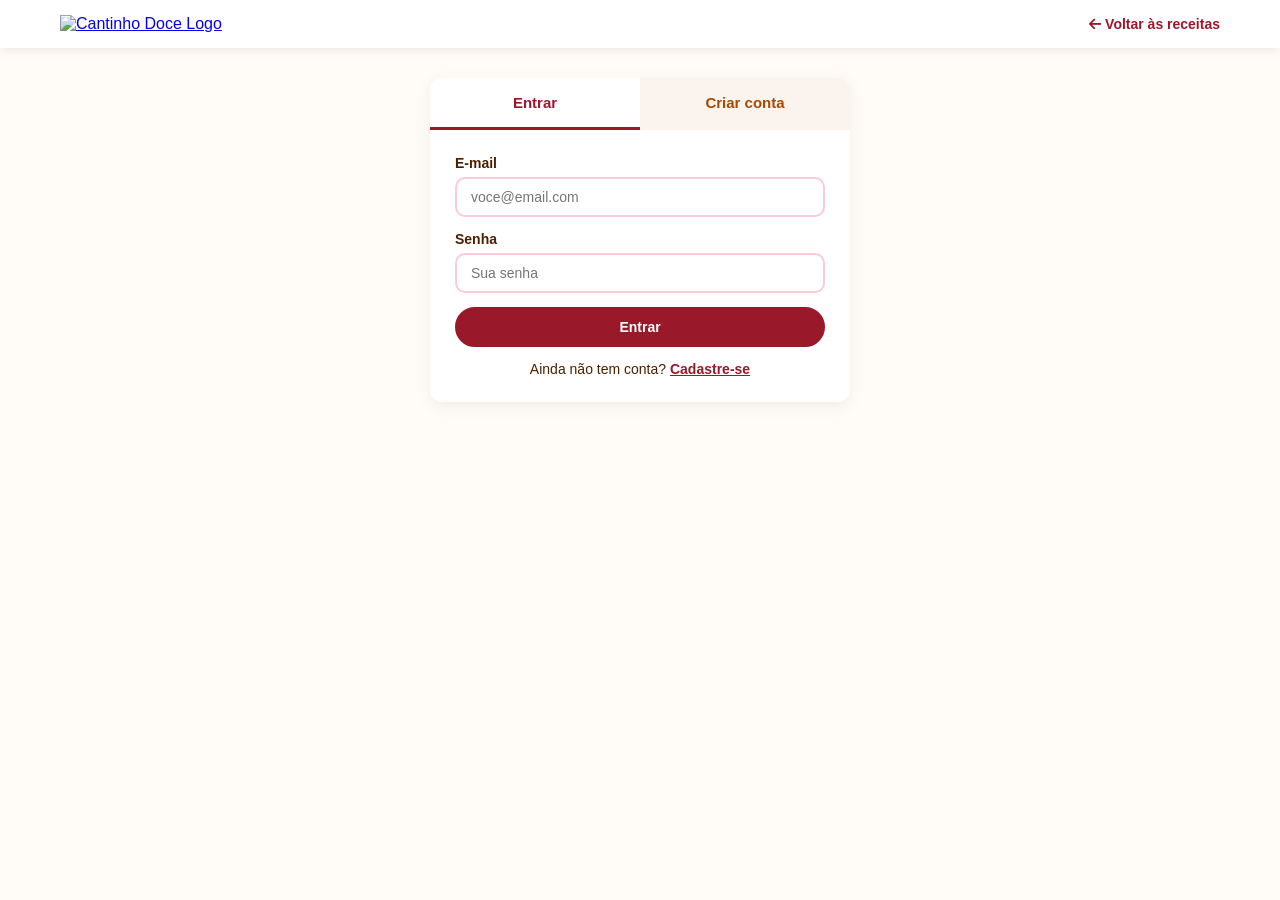
==== login.html @ 74be47bc "Add files via upload" ====
<!DOCTYPE html>
<html lang="pt-BR">
<head>
  <meta charset="UTF-8">
  <meta name="viewport" content="width=device-width, initial-scale=1.0">
  <title>Entrar - Cantinho Doce</title>
  <link rel="stylesheet" href="https://cdnjs.cloudflare.com/ajax/libs/font-awesome/6.4.0/css/all.min.css">
  <link rel="stylesheet" href="style.css">
</head>
<body>

  <header class="header">
    <div class="header-top">
      <div class="logo">
        <a href="index.html">
          <img src="imagens/cantinhodoce.png" alt="Cantinho Doce Logo">
        </a>
      </div>
      <div class="user-profile">
        <a href="index.html" class="profile-link-back">
          <i class="fa-solid fa-arrow-left"></i> Voltar às receitas
        </a>
      </div>
    </div>
  </header>

  <main class="container auth-page">
    <div class="auth-card">
      <div class="auth-tabs" role="tablist">
        <button type="button" class="auth-tab active" id="tabLogin" role="tab">Entrar</button>
        <button type="button" class="auth-tab" id="tabRegister" role="tab">Criar conta</button>
      </div>

      <!-- Entrar -->
      <form class="auth-form" id="loginForm" novalidate>
        <label>E-mail
          <input type="email" id="loginEmail" autocomplete="email" placeholder="voce@email.com" required>
        </label>
        <label>Senha
          <input type="password" id="loginPassword" autocomplete="current-password" placeholder="Sua senha" required>
        </label>
        <p class="form-error" id="loginError" role="alert"></p>
        <button type="submit" class="btn btn-primary btn-block">Entrar</button>
        <p class="auth-switch">Ainda não tem conta? <a href="#" id="goRegister">Cadastre-se</a></p>
      </form>

      <!-- Cadastrar -->
      <form class="auth-form" id="registerForm" hidden novalidate>
        <label>Nome
          <input type="text" id="regName" autocomplete="name" maxlength="50" placeholder="Como quer ser chamado(a)" required>
        </label>
        <label>E-mail
          <input type="email" id="regEmail" autocomplete="email" placeholder="voce@email.com" required>
        </label>
        <label>Senha
          <input type="password" id="regPassword" autocomplete="new-password" placeholder="Mínimo de 6 caracteres" required>
        </label>
        <label>Confirmar senha
          <input type="password" id="regPassword2" autocomplete="new-password" placeholder="Repita a senha" required>
        </label>
        <p class="form-error" id="registerError" role="alert"></p>
        <button type="submit" class="btn btn-primary btn-block">Criar conta</button>
        <p class="auth-switch">Já tem conta? <a href="#" id="goLogin">Entrar</a></p>
      </form>
    </div>
  </main>

  <script src="comum.js"></script>
  <script src="login.js"></script>
</body>
</html>
---- style.css ----
/* ===================================================
   RESET & VARIÁVEIS DE CORES
   =================================================== */
* {
  margin: 0;
  padding: 0;
  box-sizing: border-box;
  font-family: 'Segoe UI', Tahoma, Geneva, Verdana, sans-serif;
}

:root {
  --color-primary: #99182A;   /* Vinho / Vermelho */
  --color-secondary: #FBCCD7; /* Rosa Claro */
  --color-dark: #4B2000;      /* Marrom Escuro */
  --color-bg: #fffcf7;        /* Creme / Off-White */
  --color-accent: #A84900;    /* Caramelo / Laranja */
  --color-white: #FFFFFF;
}

body {
  background-color: var(--color-bg);
  color: var(--color-dark);
}

/* ===================================================
   CABEÇALHO (HEADER)
   =================================================== */
.header {
  background-color: var(--color-white);
  box-shadow: 0 2px 10px rgba(75, 32, 0, 0.1);
  position: sticky;
  top: 0;
  z-index: 100;
}

.header-top {
  max-width: 1200px;
  margin: 0 auto;
  padding: 15px 20px;
  display: flex;
  align-items: center;
  justify-content: space-between;
  gap: 20px;
}

/* Logo */
.logo img {
  max-height: 70px;
  width: auto;
  display: block;
}

/* Barra de Pesquisa */
.search-bar {
  display: flex;
  flex: 1;
  max-width: 500px;
  border: 2px solid var(--color-secondary);
  border-radius: 25px;
  overflow: hidden;
  background-color: var(--color-white);
  transition: border-color 0.3s;
}

.search-bar:focus-within {
  border-color: var(--color-primary);
}

.search-bar input {
  width: 100%;
  padding: 10px 18px;
  border: none;
  outline: none;
  font-size: 14px;
  color: var(--color-dark);
}

.search-bar button {
  background-color: var(--color-primary);
  color: var(--color-white);
  border: none;
  padding: 0 20px;
  cursor: pointer;
  transition: background-color 0.2s;
}

.search-bar button:hover {
  background-color: var(--color-primary);
}

/* Perfil do Usuário */
.user-profile .profile-link {
  display: flex;
  align-items: center;
  gap: 8px;
  text-decoration: none;
  color: var(--color-dark);
  font-weight: 600;
  font-size: 14px;
  transition: color 0.2s;
}

.user-profile .profile-icon {
  font-size: 28px;
  color: var(--color-primary);
}

.user-profile .profile-link:hover {
  color: var(--color-primary);
}

/* Categorias */
.categories-nav {
  background-color: var(--color-primary);
}

.categories-nav ul {
  max-width: 1200px;
  margin: 0 auto;
  list-style: none;
  display: flex;
  overflow-x: auto;
  padding: 0 10px;
}

.categories-nav a {
  display: block;
  padding: 12px 18px;
  color: var(--color-white);
  text-decoration: none;
  font-weight: 500;
  white-space: nowrap;
  font-size: 14px;
  transition: background-color 0.2s;
}

.categories-nav a:hover,
.categories-nav a.active {
  background-color: rgba(255, 255, 255, 0.15);
  border-bottom: 3px solid var(--color-secondary);
}

/* ===================================================
   CONTEÚDO PRINCIPAL & CARDS DE RECEITA
   =================================================== */
.container {
  max-width: 1200px;
  margin: 30px auto;
  padding: 0 20px;
}

.section-title {
  font-size: 24px;
  margin-bottom: 20px;
  color: var(--color-dark);
  border-left: 5px solid var(--color-primary);
  padding-left: 10px;
}

.recipes-grid {
  display: grid;
  grid-template-columns: repeat(auto-fill, minmax(280px, 1fr));
  gap: 25px;
}

.recipe-card {
  background-color: var(--color-white);
  border-radius: 12px;
  overflow: hidden;
  box-shadow: 0 4px 15px rgba(75, 32, 0, 0.08);
  transition: transform 0.2s, box-shadow 0.2s;
}

.recipe-card:hover {
  transform: translateY(-5px);
  box-shadow: 0 8px 20px rgba(75, 32, 0, 0.12);
}

/* Imagem e Botão de Curtir */
.recipe-image {
  position: relative;
  height: 180px;
}

.recipe-image img {
  width: 100%;
  height: 100%;
  object-fit: cover;
}

.like-btn {
  position: absolute;
  top: 12px;
  right: 12px;
  width: 42px;
  height: 42px;
  border-radius: 50%;
  border: none;
  background-color: var(--color-white);
  color: var(--color-dark);
  font-size: 18px;
  cursor: pointer;
  box-shadow: 0 2px 8px rgba(0, 0, 0, 0.15);
  display: flex;
  align-items: center;
  justify-content: center;
  outline: none;
}

.like-btn .cupcake-icon {
  display: none;
  color: var(--color-primary);
}

/* Animação do Cupcake no Like */
.like-btn.liked {
  background-color: var(--color-secondary);
}

.like-btn.liked .default-icon {
  display: none;
}

.like-btn.liked .cupcake-icon {
  display: block;
  animation: cupcakePop 0.4s cubic-bezier(0.175, 0.885, 0.32, 1.275);
}

@keyframes cupcakePop {
  0% {
    transform: scale(0) rotate(-45deg);
    opacity: 0;
  }
  70% {
    transform: scale(1.3) rotate(10deg);
  }
  100% {
    transform: scale(1) rotate(0deg);
    opacity: 1;
  }
}

/* Detalhes do Card */
.recipe-content {
  padding: 15px;
}

.recipe-tag {
  background-color: var(--color-secondary);
  color: var(--color-primary);
  font-size: 11px;
  font-weight: 700;
  padding: 4px 8px;
  border-radius: 4px;
  text-transform: uppercase;
}

.recipe-content h3 {
  margin: 10px 0;
  font-size: 18px;
  color: var(--color-dark);
}

.recipe-info {
  display: flex;
  gap: 15px;
  font-size: 13px;
  color: var(--color-accent);
  margin-bottom: 12px;
}

.recipe-author {
  display: flex;
  align-items: center;
  gap: 8px;
  padding-top: 10px;
  border-top: 1px solid #f0f0f0;
  font-size: 13px;
  color: var(--color-dark);
}

.author-avatar {
  font-size: 18px;
  color: var(--color-primary);
}


/* ===================================================
   PESQUISA FUNCIONAL
   =================================================== */
.search-bar .clear-btn {
  display: none;
  background: transparent;
  color: #999;
  padding: 0 10px;
  font-size: 14px;
}

.search-bar .clear-btn:hover {
  background: transparent;
  color: var(--color-primary);
}

.search-bar.has-text .clear-btn {
  display: block;
}

.search-bar input {
  min-width: 0;
}

.results-info {
  font-size: 14px;
  color: var(--color-accent);
  margin: -10px 0 20px;
  min-height: 18px;
}

.recipe-card.hidden {
  display: none;
}

.recipe-card mark {
  background-color: var(--color-secondary);
  color: var(--color-primary);
  border-radius: 3px;
  padding: 0 2px;
}

.no-results {
  display: none;
  text-align: center;
  padding: 60px 20px;
  color: var(--color-dark);
}

.no-results.show {
  display: block;
}

.no-results i {
  font-size: 48px;
  color: var(--color-secondary);
  margin-bottom: 15px;
}

.no-results h3 {
  margin-bottom: 8px;
}

.no-results p {
  font-size: 14px;
  color: var(--color-accent);
}

@media (max-width: 700px) {
  .header-top {
    flex-wrap: wrap;
  }
  .search-bar {
    order: 3;
    flex-basis: 100%;
    max-width: none;
  }
}

/* ===================================================
   PÁGINA DE RECEITA
   =================================================== */
.btn {
  display: inline-flex;
  align-items: center;
  gap: 8px;
  padding: 10px 18px;
  border-radius: 25px;
  border: 2px solid var(--color-primary);
  font-size: 14px;
  font-weight: 600;
  cursor: pointer;
  text-decoration: none;
  transition: background-color 0.2s, color 0.2s;
}

.btn-primary {
  background-color: var(--color-primary);
  color: var(--color-white);
}

.btn-primary:hover {
  background-color: #7c1221;
}

.btn-ghost {
  background-color: var(--color-white);
  color: var(--color-primary);
}

.btn-ghost:hover {
  background-color: var(--color-secondary);
}

.btn-fav {
  background-color: var(--color-white);
  color: var(--color-primary);
}

.btn-fav:hover {
  background-color: var(--color-secondary);
}

.btn-fav.active {
  background-color: var(--color-primary);
  color: var(--color-white);
}

.breadcrumb {
  display: flex;
  flex-wrap: wrap;
  align-items: center;
  gap: 8px;
  font-size: 13px;
  color: var(--color-accent);
  margin-bottom: 20px;
}

.breadcrumb a {
  color: var(--color-primary);
  text-decoration: none;
  font-weight: 600;
}

.breadcrumb a:hover {
  text-decoration: underline;
}

.breadcrumb i {
  font-size: 10px;
}

.recipe-hero {
  display: grid;
  grid-template-columns: 1.1fr 1fr;
  gap: 30px;
  align-items: center;
  background-color: var(--color-white);
  border-radius: 12px;
  padding: 25px;
  box-shadow: 0 4px 15px rgba(75, 32, 0, 0.08);
  margin-bottom: 25px;
}

.recipe-hero h1 {
  font-size: 32px;
  line-height: 1.2;
  margin: 12px 0;
  color: var(--color-dark);
}

.recipe-hero-img img {
  width: 100%;
  height: 320px;
  object-fit: cover;
  border-radius: 12px;
  display: block;
}

.rating-summary {
  display: flex;
  flex-wrap: wrap;
  align-items: center;
  gap: 10px;
  font-size: 14px;
  margin-bottom: 15px;
}

.stars {
  color: #E8A317;
  letter-spacing: 2px;
}

.rating-summary a {
  color: var(--color-primary);
  font-weight: 600;
  text-decoration: none;
}

.rating-summary a:hover {
  text-decoration: underline;
}

.recipe-meta {
  display: flex;
  flex-wrap: wrap;
  gap: 20px;
  font-size: 15px;
  font-weight: 600;
  color: var(--color-accent);
  margin-bottom: 15px;
}

.recipe-author.big {
  border-top: none;
  padding-top: 0;
  font-size: 15px;
  margin-bottom: 20px;
}

.recipe-author.big .author-avatar {
  font-size: 26px;
}

.action-buttons {
  display: flex;
  flex-wrap: wrap;
  gap: 10px;
}

.recipe-body {
  display: grid;
  grid-template-columns: 1fr 1.6fr;
  gap: 25px;
  margin-bottom: 25px;
  align-items: start;
}

.panel {
  background-color: var(--color-white);
  border-radius: 12px;
  padding: 25px;
  box-shadow: 0 4px 15px rgba(75, 32, 0, 0.08);
  margin-bottom: 25px;
}

.recipe-body .panel {
  margin-bottom: 0;
}

.panel h2 {
  font-size: 20px;
  margin-bottom: 15px;
  color: var(--color-dark);
  display: flex;
  align-items: center;
  gap: 10px;
}

.panel h2 i {
  color: var(--color-primary);
}

.panel h2 .count {
  font-weight: 400;
  font-size: 16px;
  color: var(--color-accent);
}

.panel-hint {
  font-size: 13px;
  color: var(--color-accent);
  margin: -8px 0 12px;
}

.ingredients-list {
  list-style: none;
}

.ingredients-list li {
  border-bottom: 1px solid #f0f0f0;
}

.ingredients-list li:last-child {
  border-bottom: none;
}

.ingredients-list label {
  display: flex;
  align-items: flex-start;
  gap: 10px;
  padding: 10px 0;
  cursor: pointer;
  font-size: 15px;
}

.ingredients-list input {
  margin-top: 4px;
  accent-color: var(--color-primary);
  width: 16px;
  height: 16px;
  flex-shrink: 0;
}

.ingredients-list input:checked + span {
  text-decoration: line-through;
  opacity: 0.5;
}

.steps-list {
  list-style: none;
  counter-reset: step;
}

.steps-list li {
  counter-increment: step;
  position: relative;
  padding: 4px 0 18px 48px;
  font-size: 15px;
  line-height: 1.6;
}

.steps-list li::before {
  content: counter(step);
  position: absolute;
  left: 0;
  top: 0;
  width: 34px;
  height: 34px;
  border-radius: 50%;
  background-color: var(--color-primary);
  color: var(--color-white);
  font-weight: 700;
  display: flex;
  align-items: center;
  justify-content: center;
}

/* Avaliar */
.rate-stars {
  display: flex;
  gap: 6px;
}

.rate-stars button {
  background: none;
  border: none;
  font-size: 34px;
  color: #ddd;
  cursor: pointer;
  transition: transform 0.15s, color 0.15s;
}

.rate-stars button.on {
  color: #E8A317;
}

.rate-stars button:hover {
  transform: scale(1.15);
}

.rate-msg {
  margin-top: 8px;
  font-size: 14px;
  color: var(--color-accent);
}

/* Comentários */
.comment-form {
  display: flex;
  flex-direction: column;
  gap: 10px;
  margin-bottom: 25px;
}

.comment-form input,
.comment-form textarea {
  width: 100%;
  padding: 10px 14px;
  border: 2px solid var(--color-secondary);
  border-radius: 10px;
  font-size: 14px;
  color: var(--color-dark);
  outline: none;
  resize: vertical;
  transition: border-color 0.3s;
}

.comment-form input:focus,
.comment-form textarea:focus {
  border-color: var(--color-primary);
}

.comment-form .btn {
  align-self: flex-start;
}

.comment {
  display: flex;
  gap: 12px;
  padding: 15px 0;
  border-top: 1px solid #f0f0f0;
}

.comment-avatar {
  font-size: 34px;
  color: var(--color-secondary);
  flex-shrink: 0;
}

.comment-head {
  display: flex;
  flex-wrap: wrap;
  align-items: baseline;
  gap: 10px;
  margin-bottom: 4px;
}

.comment-head span {
  font-size: 12px;
  color: var(--color-accent);
}

.comment p {
  font-size: 14px;
  line-height: 1.5;
  white-space: pre-wrap;
  overflow-wrap: anywhere;
}

.comments-list .empty {
  color: var(--color-accent);
  font-size: 14px;
  border-top: 1px solid #f0f0f0;
  padding-top: 15px;
}

/* Veja também */
a.related-card {
  display: block;
  text-decoration: none;
  color: inherit;
}

/* Receita não encontrada */
.not-found {
  text-align: center;
  padding: 80px 20px;
}

.not-found[hidden],
.recipe-page[hidden] {
  display: none;
}

.not-found i {
  font-size: 56px;
  color: var(--color-secondary);
  margin-bottom: 15px;
}

.not-found p {
  margin: 8px 0 20px;
  color: var(--color-accent);
}

/* Aviso rápido */
.toast {
  position: fixed;
  left: 50%;
  bottom: 30px;
  transform: translate(-50%, 20px);
  background-color: var(--color-dark);
  color: var(--color-white);
  padding: 12px 22px;
  border-radius: 25px;
  font-size: 14px;
  opacity: 0;
  pointer-events: none;
  transition: opacity 0.25s, transform 0.25s;
  z-index: 200;
}

.toast.show {
  opacity: 1;
  transform: translate(-50%, 0);
}

/* Cards clicáveis na página inicial */
.recipe-card[data-id] {
  cursor: pointer;
}

@media (max-width: 800px) {
  .recipe-hero,
  .recipe-body {
    grid-template-columns: 1fr;
  }
  .recipe-hero-img {
    order: -1;
  }
  .recipe-hero-img img {
    height: 240px;
  }
  .recipe-hero h1 {
    font-size: 26px;
  }
}

/* Impressão: só a receita */
@media print {
  .header,
  .action-buttons,
  .rate-panel,
  #comentarios,
  .related,
  .breadcrumb,
  .toast {
    display: none !important;
  }
  .recipe-hero,
  .panel {
    box-shadow: none;
  }
  .recipe-hero-img img {
    height: 200px;
  }
}

/* ===================================================
   CONTAS: ENTRAR / CADASTRAR / PERFIL
   =================================================== */
.profile-link-back {
  color: var(--color-primary);
  font-weight: 600;
  font-size: 14px;
  text-decoration: none;
}

.profile-link-back:hover {
  text-decoration: underline;
}

.auth-page {
  display: flex;
  justify-content: center;
}

.auth-card {
  width: 100%;
  max-width: 420px;
  background-color: var(--color-white);
  border-radius: 12px;
  box-shadow: 0 4px 15px rgba(75, 32, 0, 0.08);
  overflow: hidden;
}

.auth-tabs {
  display: flex;
}

.auth-tab {
  flex: 1;
  padding: 16px;
  border: none;
  background-color: #faf3ee;
  color: var(--color-accent);
  font-size: 15px;
  font-weight: 600;
  cursor: pointer;
  border-bottom: 3px solid transparent;
}

.auth-tab.active {
  background-color: var(--color-white);
  color: var(--color-primary);
  border-bottom-color: var(--color-primary);
}

.auth-form {
  display: flex;
  flex-direction: column;
  gap: 14px;
  padding: 25px;
}

.auth-form[hidden],
.tab-panel[hidden] {
  display: none;
}

.auth-form label,
.field {
  display: flex;
  flex-direction: column;
  gap: 6px;
  font-size: 14px;
  font-weight: 600;
  color: var(--color-dark);
}

.field small {
  font-weight: 400;
  color: var(--color-accent);
}

.auth-form input,
.field input,
.field select,
.field textarea {
  width: 100%;
  padding: 10px 14px;
  border: 2px solid var(--color-secondary);
  border-radius: 10px;
  font-size: 14px;
  font-weight: 400;
  color: var(--color-dark);
  background-color: var(--color-white);
  outline: none;
  transition: border-color 0.3s;
}

.field textarea {
  resize: vertical;
  line-height: 1.5;
}

.auth-form input:focus,
.field input:focus,
.field select:focus,
.field textarea:focus {
  border-color: var(--color-primary);
}

.btn-block {
  width: 100%;
  justify-content: center;
}

.btn:disabled {
  opacity: 0.6;
  cursor: wait;
}

.form-error {
  color: #b00020;
  font-size: 13px;
  font-weight: 600;
  min-height: 0;
}

.form-error:empty {
  display: none;
}

.auth-switch {
  text-align: center;
  font-size: 14px;
}

.auth-switch a,
.login-hint a {
  color: var(--color-primary);
  font-weight: 600;
}

.login-hint {
  display: flex;
  align-items: center;
  gap: 8px;
  padding: 14px;
  background-color: #fdf1f4;
  border-radius: 10px;
  font-size: 14px;
  margin-bottom: 20px;
}

.login-hint[hidden],
.comment-form[hidden] {
  display: none;
}

.link-btn {
  background: none;
  border: none;
  color: var(--color-primary);
  font-size: 12px;
  font-weight: 600;
  cursor: pointer;
  padding: 4px 0 0;
}

.link-btn:hover {
  text-decoration: underline;
}

.comment-body {
  flex: 1;
  min-width: 0;
}

/* Perfil */
.profile-header {
  display: flex;
  align-items: center;
  gap: 20px;
  background-color: var(--color-white);
  border-radius: 12px;
  padding: 25px;
  box-shadow: 0 4px 15px rgba(75, 32, 0, 0.08);
  margin-bottom: 25px;
}

.profile-avatar {
  font-size: 72px;
  color: var(--color-primary);
}

.profile-info {
  flex: 1;
  min-width: 0;
}

.profile-info h1 {
  font-size: 26px;
  overflow-wrap: anywhere;
}

.profile-info p {
  font-size: 14px;
  color: var(--color-accent);
  overflow-wrap: anywhere;
}

.profile-since {
  margin-top: 2px;
  font-size: 13px;
}

.profile-tabs {
  display: flex;
  gap: 8px;
  overflow-x: auto;
  margin-bottom: 25px;
  border-bottom: 2px solid var(--color-secondary);
}

.profile-tab {
  display: flex;
  align-items: center;
  gap: 8px;
  padding: 12px 18px;
  border: none;
  background: none;
  color: var(--color-dark);
  font-size: 15px;
  font-weight: 600;
  cursor: pointer;
  white-space: nowrap;
  border-bottom: 3px solid transparent;
  margin-bottom: -2px;
}

.profile-tab:hover {
  color: var(--color-primary);
}

.profile-tab.active {
  color: var(--color-primary);
  border-bottom-color: var(--color-primary);
}

.profile-tab .count {
  font-weight: 400;
  color: var(--color-accent);
}

.empty-state {
  text-align: center;
  padding: 50px 20px;
}

.empty-state[hidden] {
  display: none;
}

.empty-state i {
  font-size: 48px;
  color: var(--color-secondary);
  margin-bottom: 12px;
}

.empty-state p {
  margin: 6px 0 18px;
  color: var(--color-accent);
  font-size: 14px;
}

.my-recipe {
  display: flex;
  flex-direction: column;
  gap: 10px;
}

.btn-danger {
  background-color: var(--color-white);
  color: #b00020;
  border-color: #b00020;
  justify-content: center;
}

.btn-danger:hover {
  background-color: #fdecee;
}

/* Formulário de publicar */
.publish-form {
  display: flex;
  flex-direction: column;
  gap: 16px;
  max-width: 760px;
  margin-bottom: 0;
}

.publish-form .btn {
  align-self: flex-start;
}

.field-row {
  display: grid;
  grid-template-columns: 2fr 1fr 1fr;
  gap: 14px;
}

.image-preview {
  max-width: 280px;
  width: 100%;
  border-radius: 10px;
  object-fit: cover;
}

.image-preview[hidden] {
  display: none;
}

@media (max-width: 700px) {
  .profile-header {
    flex-wrap: wrap;
  }
  .field-row {
    grid-template-columns: 1fr;
  }
}

/* ===================================================
   AVATARES (foto real ou ícone padrão)
   =================================================== */
.avatar {
  display: inline-flex;
  align-items: center;
  justify-content: center;
  flex-shrink: 0;
  border-radius: 50%;
  overflow: hidden;
  color: var(--color-primary);
}

.avatar img {
  width: 100%;
  height: 100%;
  object-fit: cover;
  display: block;
}

/* Autor no card */
.recipe-author .author-avatar {
  width: 30px;
  height: 30px;
  font-size: 30px;
}

/* Autor no topo da receita */
.recipe-author.big .author-avatar {
  width: 44px;
  height: 44px;
  font-size: 44px;
}

/* Comentários */
.avatar.comment-avatar {
  width: 38px;
  height: 38px;
  font-size: 38px;
}

/* Cabeçalho do site (quando a pessoa tem foto) */
.avatar.avatar-header {
  width: 34px;
  height: 34px;
}

/* Perfil */
.avatar.profile-avatar {
  width: 88px;
  height: 88px;
  font-size: 88px;
}

.photo-actions {
  display: flex;
  flex-wrap: wrap;
  align-items: center;
  gap: 14px;
  margin-top: 8px;
}

.photo-actions .link-btn {
  padding: 0;
  font-size: 13px;
  cursor: pointer;
}

.photo-actions button[hidden] {
  display: none;
}
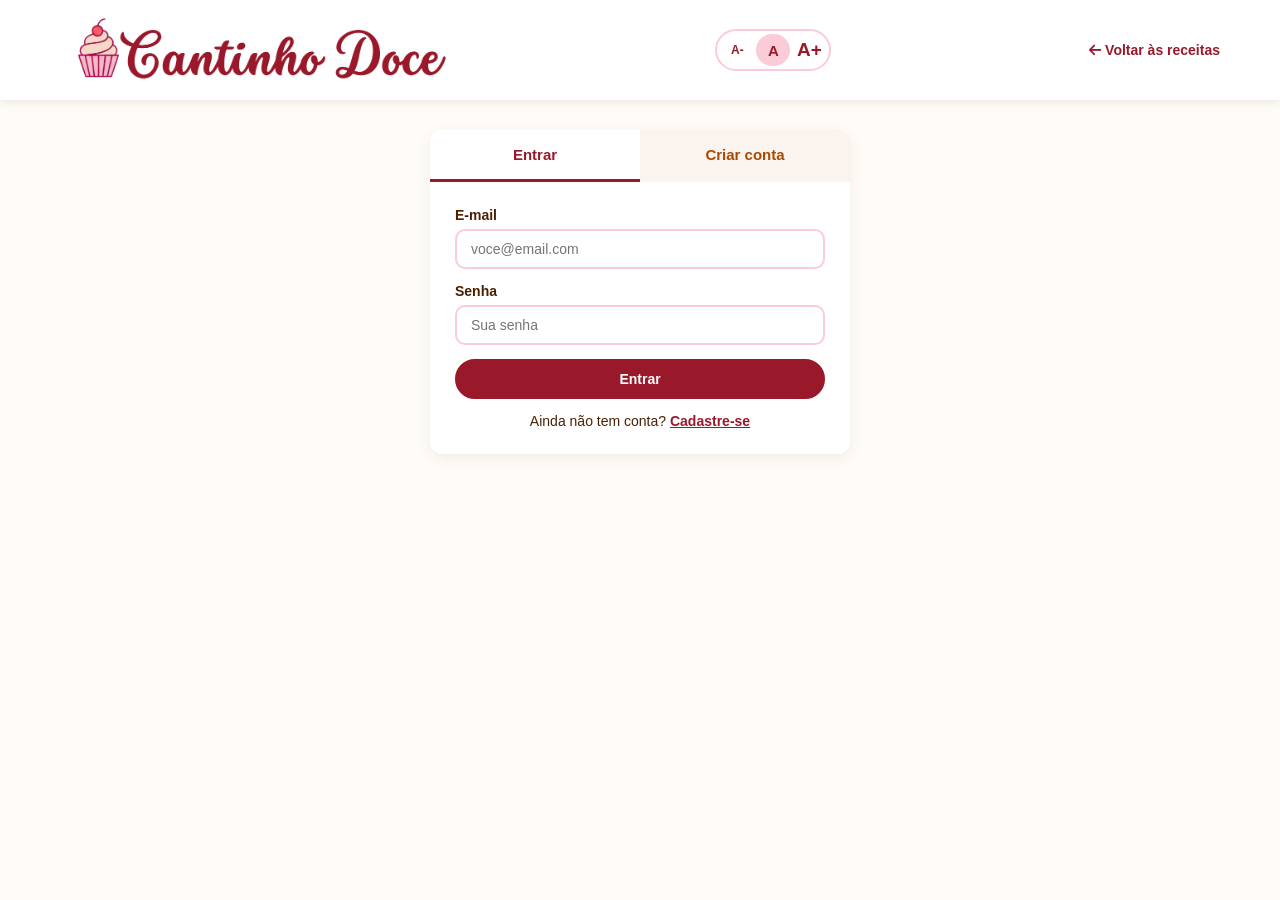
==== commit 526f69de: "Versão final" ====
--- a/login.html
+++ b/login.html
@@ -5,7 +5,7 @@
   <meta name="viewport" content="width=device-width, initial-scale=1.0">
   <title>Entrar - Cantinho Doce</title>
   <link rel="stylesheet" href="https://cdnjs.cloudflare.com/ajax/libs/font-awesome/6.4.0/css/all.min.css">
-  <link rel="stylesheet" href="style.css">
+  <link rel="stylesheet" href="css/style.css">
 </head>
 <body>
 
@@ -65,7 +65,7 @@
     </div>
   </main>
 
-  <script src="comum.js"></script>
-  <script src="login.js"></script>
+  <script src="js/comum.js"></script>
+  <script src="js/login.js"></script>
 </body>
 </html>
--- a/css/style.css
+++ b/css/style.css
@@ -0,0 +1,1374 @@
+/* ===================================================
+   RESET & VARIÁVEIS DE CORES
+   =================================================== */
+* {
+  margin: 0;
+  padding: 0;
+  box-sizing: border-box;
+  font-family: 'Segoe UI', Tahoma, Geneva, Verdana, sans-serif;
+}
+
+:root {
+  --color-primary: #99182A;   /* Vinho / Vermelho */
+  --color-secondary: #FBCCD7; /* Rosa Claro */
+  --color-dark: #4B2000;      /* Marrom Escuro */
+  --color-bg: #fffcf7;        /* Creme / Off-White */
+  --color-accent: #A84900;    /* Caramelo / Laranja */
+  --color-white: #FFFFFF;
+}
+
+body {
+  background-color: var(--color-bg);
+  color: var(--color-dark);
+}
+
+/* ===================================================
+   CABEÇALHO (HEADER)
+   =================================================== */
+.header {
+  background-color: var(--color-white);
+  box-shadow: 0 2px 10px rgba(75, 32, 0, 0.1);
+  position: sticky;
+  top: 0;
+  z-index: 100;
+}
+
+.header-top {
+  max-width: 1200px;
+  margin: 0 auto;
+  padding: 15px 20px;
+  display: flex;
+  align-items: center;
+  justify-content: space-between;
+  gap: 20px;
+}
+
+/* Logo */
+.logo img {
+  max-height: 70px;
+  width: auto;
+  display: block;
+}
+
+/* Barra de Pesquisa */
+.search-bar {
+  display: flex;
+  flex: 1;
+  max-width: 500px;
+  border: 2px solid var(--color-secondary);
+  border-radius: 25px;
+  overflow: hidden;
+  background-color: var(--color-white);
+  transition: border-color 0.3s;
+}
+
+.search-bar:focus-within {
+  border-color: var(--color-primary);
+}
+
+.search-bar input {
+  width: 100%;
+  padding: 10px 18px;
+  border: none;
+  outline: none;
+  font-size: 0.875rem;
+  color: var(--color-dark);
+}
+
+.search-bar button {
+  background-color: var(--color-primary);
+  color: var(--color-white);
+  border: none;
+  padding: 0 20px;
+  cursor: pointer;
+  transition: background-color 0.2s;
+}
+
+.search-bar button:hover {
+  background-color: var(--color-primary);
+}
+
+/* Perfil do Usuário */
+.user-profile .profile-link {
+  display: flex;
+  align-items: center;
+  gap: 8px;
+  text-decoration: none;
+  color: var(--color-dark);
+  font-weight: 600;
+  font-size: 0.875rem;
+  transition: color 0.2s;
+}
+
+.user-profile .profile-icon {
+  font-size: 1.75rem;
+  color: var(--color-primary);
+}
+
+.user-profile .profile-link:hover {
+  color: var(--color-primary);
+}
+
+/* Categorias */
+.categories-nav {
+  background-color: var(--color-primary);
+}
+
+.categories-nav ul {
+  max-width: 1200px;
+  margin: 0 auto;
+  list-style: none;
+  display: flex;
+  overflow-x: auto;
+  padding: 0 10px;
+}
+
+.categories-nav a {
+  display: block;
+  padding: 12px 18px;
+  color: var(--color-white);
+  text-decoration: none;
+  font-weight: 500;
+  white-space: nowrap;
+  font-size: 0.875rem;
+  transition: background-color 0.2s;
+}
+
+.categories-nav a:hover,
+.categories-nav a.active {
+  background-color: rgba(255, 255, 255, 0.15);
+  border-bottom: 3px solid var(--color-secondary);
+}
+
+/* ===================================================
+   CONTEÚDO PRINCIPAL & CARDS DE RECEITA
+   =================================================== */
+.container {
+  max-width: 1200px;
+  margin: 30px auto;
+  padding: 0 20px;
+}
+
+.section-title {
+  font-size: 1.5rem;
+  margin-bottom: 20px;
+  color: var(--color-dark);
+  border-left: 5px solid var(--color-primary);
+  padding-left: 10px;
+}
+
+.recipes-grid {
+  display: grid;
+  grid-template-columns: repeat(auto-fill, minmax(280px, 1fr));
+  gap: 25px;
+}
+
+.recipe-card {
+  background-color: var(--color-white);
+  border-radius: 12px;
+  overflow: hidden;
+  box-shadow: 0 4px 15px rgba(75, 32, 0, 0.08);
+  transition: transform 0.2s, box-shadow 0.2s;
+}
+
+.recipe-card:hover {
+  transform: translateY(-5px);
+  box-shadow: 0 8px 20px rgba(75, 32, 0, 0.12);
+}
+
+/* Imagem e Botão de Curtir */
+.recipe-image {
+  position: relative;
+  height: 180px;
+}
+
+.recipe-image img {
+  width: 100%;
+  height: 100%;
+  object-fit: cover;
+}
+
+.like-btn {
+  position: absolute;
+  top: 12px;
+  right: 12px;
+  width: 42px;
+  height: 42px;
+  border-radius: 50%;
+  border: none;
+  background-color: var(--color-white);
+  color: var(--color-dark);
+  font-size: 1.125rem;
+  cursor: pointer;
+  box-shadow: 0 2px 8px rgba(0, 0, 0, 0.15);
+  display: flex;
+  align-items: center;
+  justify-content: center;
+  outline: none;
+}
+
+.like-btn .cupcake-icon {
+  display: none;
+  color: var(--color-primary);
+}
+
+/* Animação do Cupcake no Like */
+.like-btn.liked {
+  background-color: var(--color-secondary);
+}
+
+.like-btn.liked .default-icon {
+  display: none;
+}
+
+.like-btn.liked .cupcake-icon {
+  display: block;
+  animation: cupcakePop 0.4s cubic-bezier(0.175, 0.885, 0.32, 1.275);
+}
+
+@keyframes cupcakePop {
+  0% {
+    transform: scale(0) rotate(-45deg);
+    opacity: 0;
+  }
+  70% {
+    transform: scale(1.3) rotate(10deg);
+  }
+  100% {
+    transform: scale(1) rotate(0deg);
+    opacity: 1;
+  }
+}
+
+/* Detalhes do Card */
+.recipe-content {
+  padding: 15px;
+}
+
+.recipe-tag {
+  background-color: var(--color-secondary);
+  color: var(--color-primary);
+  font-size: 0.6875rem;
+  font-weight: 700;
+  padding: 4px 8px;
+  border-radius: 4px;
+  text-transform: uppercase;
+}
+
+.recipe-content h3 {
+  margin: 10px 0;
+  font-size: 1.125rem;
+  color: var(--color-dark);
+}
+
+.recipe-info {
+  display: flex;
+  gap: 15px;
+  font-size: 0.8125rem;
+  color: var(--color-accent);
+  margin-bottom: 12px;
+}
+
+.recipe-author {
+  display: flex;
+  align-items: center;
+  gap: 8px;
+  padding-top: 10px;
+  border-top: 1px solid #f0f0f0;
+  font-size: 0.8125rem;
+  color: var(--color-dark);
+}
+
+.author-avatar {
+  font-size: 18px;
+  color: var(--color-primary);
+}
+
+
+/* ===================================================
+   PESQUISA FUNCIONAL
+   =================================================== */
+.search-bar .clear-btn {
+  display: none;
+  background: transparent;
+  color: #999;
+  padding: 0 10px;
+  font-size: 0.875rem;
+}
+
+.search-bar .clear-btn:hover {
+  background: transparent;
+  color: var(--color-primary);
+}
+
+.search-bar.has-text .clear-btn {
+  display: block;
+}
+
+.search-bar input {
+  min-width: 0;
+}
+
+.results-info {
+  font-size: 0.875rem;
+  color: var(--color-accent);
+  margin: -10px 0 20px;
+  min-height: 18px;
+}
+
+.recipe-card.hidden {
+  display: none;
+}
+
+.recipe-card mark {
+  background-color: var(--color-secondary);
+  color: var(--color-primary);
+  border-radius: 3px;
+  padding: 0 2px;
+}
+
+.no-results {
+  display: none;
+  text-align: center;
+  padding: 60px 20px;
+  color: var(--color-dark);
+}
+
+.no-results.show {
+  display: block;
+}
+
+.no-results i {
+  font-size: 3rem;
+  color: var(--color-secondary);
+  margin-bottom: 15px;
+}
+
+.no-results h3 {
+  margin-bottom: 8px;
+}
+
+.no-results p {
+  font-size: 0.875rem;
+  color: var(--color-accent);
+}
+
+@media (max-width: 700px) {
+  .header-top {
+    flex-wrap: wrap;
+  }
+  .search-bar {
+    order: 3;
+    flex-basis: 100%;
+    max-width: none;
+  }
+}
+
+/* ===================================================
+   PÁGINA DE RECEITA
+   =================================================== */
+.btn {
+  display: inline-flex;
+  align-items: center;
+  gap: 8px;
+  padding: 10px 18px;
+  border-radius: 25px;
+  border: 2px solid var(--color-primary);
+  font-size: 0.875rem;
+  font-weight: 600;
+  cursor: pointer;
+  text-decoration: none;
+  transition: background-color 0.2s, color 0.2s;
+}
+
+.btn-primary {
+  background-color: var(--color-primary);
+  color: var(--color-white);
+}
+
+.btn-primary:hover {
+  background-color: #7c1221;
+}
+
+.btn-ghost {
+  background-color: var(--color-white);
+  color: var(--color-primary);
+}
+
+.btn-ghost:hover {
+  background-color: var(--color-secondary);
+}
+
+.btn-fav {
+  background-color: var(--color-white);
+  color: var(--color-primary);
+}
+
+.btn-fav:hover {
+  background-color: var(--color-secondary);
+}
+
+.btn-fav.active {
+  background-color: var(--color-primary);
+  color: var(--color-white);
+}
+
+.breadcrumb {
+  display: flex;
+  flex-wrap: wrap;
+  align-items: center;
+  gap: 8px;
+  font-size: 0.8125rem;
+  color: var(--color-accent);
+  margin-bottom: 20px;
+}
+
+.breadcrumb a {
+  color: var(--color-primary);
+  text-decoration: none;
+  font-weight: 600;
+}
+
+.breadcrumb a:hover {
+  text-decoration: underline;
+}
+
+.breadcrumb i {
+  font-size: 0.625rem;
+}
+
+.recipe-hero {
+  display: grid;
+  grid-template-columns: 1.1fr 1fr;
+  gap: 30px;
+  align-items: center;
+  background-color: var(--color-white);
+  border-radius: 12px;
+  padding: 25px;
+  box-shadow: 0 4px 15px rgba(75, 32, 0, 0.08);
+  margin-bottom: 25px;
+}
+
+.recipe-hero h1 {
+  font-size: 2rem;
+  line-height: 1.2;
+  margin: 12px 0;
+  color: var(--color-dark);
+}
+
+.recipe-hero-img img {
+  width: 100%;
+  height: 320px;
+  object-fit: cover;
+  border-radius: 12px;
+  display: block;
+}
+
+.rating-summary {
+  display: flex;
+  flex-wrap: wrap;
+  align-items: center;
+  gap: 10px;
+  font-size: 0.875rem;
+  margin-bottom: 15px;
+}
+
+.stars {
+  color: #E8A317;
+  letter-spacing: 2px;
+}
+
+.rating-summary a {
+  color: var(--color-primary);
+  font-weight: 600;
+  text-decoration: none;
+}
+
+.rating-summary a:hover {
+  text-decoration: underline;
+}
+
+.recipe-meta {
+  display: flex;
+  flex-wrap: wrap;
+  gap: 20px;
+  font-size: 0.9375rem;
+  font-weight: 600;
+  color: var(--color-accent);
+  margin-bottom: 15px;
+}
+
+.recipe-author.big {
+  border-top: none;
+  padding-top: 0;
+  font-size: 0.9375rem;
+  margin-bottom: 20px;
+}
+
+.recipe-author.big .author-avatar {
+  font-size: 26px;
+}
+
+.action-buttons {
+  display: flex;
+  flex-wrap: wrap;
+  gap: 10px;
+}
+
+.recipe-body {
+  display: grid;
+  grid-template-columns: 1fr 1.6fr;
+  gap: 25px;
+  margin-bottom: 25px;
+  align-items: start;
+}
+
+.panel {
+  background-color: var(--color-white);
+  border-radius: 12px;
+  padding: 25px;
+  box-shadow: 0 4px 15px rgba(75, 32, 0, 0.08);
+  margin-bottom: 25px;
+}
+
+.recipe-body .panel {
+  margin-bottom: 0;
+}
+
+.panel h2 {
+  font-size: 1.25rem;
+  margin-bottom: 15px;
+  color: var(--color-dark);
+  display: flex;
+  align-items: center;
+  gap: 10px;
+}
+
+.panel h2 i {
+  color: var(--color-primary);
+}
+
+.panel h2 .count {
+  font-weight: 400;
+  font-size: 1rem;
+  color: var(--color-accent);
+}
+
+.panel-hint {
+  font-size: 0.8125rem;
+  color: var(--color-accent);
+  margin: -8px 0 12px;
+}
+
+.ingredients-list {
+  list-style: none;
+}
+
+.ingredients-list li {
+  border-bottom: 1px solid #f0f0f0;
+}
+
+.ingredients-list li:last-child {
+  border-bottom: none;
+}
+
+.ingredients-list label {
+  display: flex;
+  align-items: flex-start;
+  gap: 10px;
+  padding: 10px 0;
+  cursor: pointer;
+  font-size: 0.9375rem;
+}
+
+.ingredients-list input {
+  margin-top: 4px;
+  accent-color: var(--color-primary);
+  width: 16px;
+  height: 16px;
+  flex-shrink: 0;
+}
+
+.ingredients-list input:checked + span {
+  text-decoration: line-through;
+  opacity: 0.5;
+}
+
+.steps-list {
+  list-style: none;
+  counter-reset: step;
+}
+
+.steps-list li {
+  counter-increment: step;
+  position: relative;
+  padding: 4px 0 18px 48px;
+  font-size: 0.9375rem;
+  line-height: 1.6;
+}
+
+.steps-list li::before {
+  content: counter(step);
+  position: absolute;
+  left: 0;
+  top: 0;
+  width: 34px;
+  height: 34px;
+  border-radius: 50%;
+  background-color: var(--color-primary);
+  color: var(--color-white);
+  font-weight: 700;
+  display: flex;
+  align-items: center;
+  justify-content: center;
+}
+
+/* Avaliar */
+.rate-stars {
+  display: flex;
+  gap: 6px;
+}
+
+.rate-stars button {
+  background: none;
+  border: none;
+  font-size: 2.125rem;
+  color: #ddd;
+  cursor: pointer;
+  transition: transform 0.15s, color 0.15s;
+}
+
+.rate-stars button.on {
+  color: #E8A317;
+}
+
+.rate-stars button:hover {
+  transform: scale(1.15);
+}
+
+.rate-msg {
+  margin-top: 8px;
+  font-size: 0.875rem;
+  color: var(--color-accent);
+}
+
+/* Comentários */
+.comment-form {
+  display: flex;
+  flex-direction: column;
+  gap: 10px;
+  margin-bottom: 25px;
+}
+
+.comment-form input,
+.comment-form textarea {
+  width: 100%;
+  padding: 10px 14px;
+  border: 2px solid var(--color-secondary);
+  border-radius: 10px;
+  font-size: 0.875rem;
+  color: var(--color-dark);
+  outline: none;
+  resize: vertical;
+  transition: border-color 0.3s;
+}
+
+.comment-form input:focus,
+.comment-form textarea:focus {
+  border-color: var(--color-primary);
+}
+
+.comment-form .btn {
+  align-self: flex-start;
+}
+
+.comment {
+  display: flex;
+  gap: 12px;
+  padding: 15px 0;
+  border-top: 1px solid #f0f0f0;
+}
+
+.comment-avatar {
+  font-size: 34px;
+  color: var(--color-secondary);
+  flex-shrink: 0;
+}
+
+.comment-head {
+  display: flex;
+  flex-wrap: wrap;
+  align-items: baseline;
+  gap: 10px;
+  margin-bottom: 4px;
+}
+
+.comment-head span {
+  font-size: 0.75rem;
+  color: var(--color-accent);
+}
+
+.comment p {
+  font-size: 0.875rem;
+  line-height: 1.5;
+  white-space: pre-wrap;
+  overflow-wrap: anywhere;
+}
+
+.comments-list .empty {
+  color: var(--color-accent);
+  font-size: 0.875rem;
+  border-top: 1px solid #f0f0f0;
+  padding-top: 15px;
+}
+
+/* Veja também */
+a.related-card {
+  display: block;
+  text-decoration: none;
+  color: inherit;
+}
+
+/* Receita não encontrada */
+.not-found {
+  text-align: center;
+  padding: 80px 20px;
+}
+
+.not-found[hidden],
+.recipe-page[hidden] {
+  display: none;
+}
+
+.not-found i {
+  font-size: 3.5rem;
+  color: var(--color-secondary);
+  margin-bottom: 15px;
+}
+
+.not-found p {
+  margin: 8px 0 20px;
+  color: var(--color-accent);
+}
+
+/* Aviso rápido */
+.toast {
+  position: fixed;
+  left: 50%;
+  bottom: 30px;
+  transform: translate(-50%, 20px);
+  background-color: var(--color-dark);
+  color: var(--color-white);
+  padding: 12px 22px;
+  border-radius: 25px;
+  font-size: 0.875rem;
+  opacity: 0;
+  pointer-events: none;
+  transition: opacity 0.25s, transform 0.25s;
+  z-index: 200;
+}
+
+.toast.show {
+  opacity: 1;
+  transform: translate(-50%, 0);
+}
+
+/* Cards clicáveis na página inicial */
+.recipe-card[data-id] {
+  cursor: pointer;
+}
+
+@media (max-width: 800px) {
+  .recipe-hero,
+  .recipe-body {
+    grid-template-columns: 1fr;
+  }
+  .recipe-hero-img {
+    order: -1;
+  }
+  .recipe-hero-img img {
+    height: 240px;
+  }
+  .recipe-hero h1 {
+    font-size: 1.625rem;
+  }
+}
+
+/* Impressão: só a receita */
+@media print {
+  .header,
+  .action-buttons,
+  .rate-panel,
+  #comentarios,
+  .related,
+  .breadcrumb,
+  .toast {
+    display: none !important;
+  }
+  .recipe-hero,
+  .panel {
+    box-shadow: none;
+  }
+  .recipe-hero-img img {
+    height: 200px;
+  }
+}
+
+/* ===================================================
+   CONTAS: ENTRAR / CADASTRAR / PERFIL
+   =================================================== */
+.profile-link-back {
+  color: var(--color-primary);
+  font-weight: 600;
+  font-size: 0.875rem;
+  text-decoration: none;
+}
+
+.profile-link-back:hover {
+  text-decoration: underline;
+}
+
+.auth-page {
+  display: flex;
+  justify-content: center;
+}
+
+.auth-card {
+  width: 100%;
+  max-width: 420px;
+  background-color: var(--color-white);
+  border-radius: 12px;
+  box-shadow: 0 4px 15px rgba(75, 32, 0, 0.08);
+  overflow: hidden;
+}
+
+.auth-tabs {
+  display: flex;
+}
+
+.auth-tab {
+  flex: 1;
+  padding: 16px;
+  border: none;
+  background-color: #faf3ee;
+  color: var(--color-accent);
+  font-size: 0.9375rem;
+  font-weight: 600;
+  cursor: pointer;
+  border-bottom: 3px solid transparent;
+}
+
+.auth-tab.active {
+  background-color: var(--color-white);
+  color: var(--color-primary);
+  border-bottom-color: var(--color-primary);
+}
+
+.auth-form {
+  display: flex;
+  flex-direction: column;
+  gap: 14px;
+  padding: 25px;
+}
+
+.auth-form[hidden],
+.tab-panel[hidden] {
+  display: none;
+}
+
+.auth-form label,
+.field {
+  display: flex;
+  flex-direction: column;
+  gap: 6px;
+  font-size: 0.875rem;
+  font-weight: 600;
+  color: var(--color-dark);
+}
+
+.field small {
+  font-weight: 400;
+  color: var(--color-accent);
+}
+
+.auth-form input,
+.field input,
+.field select,
+.field textarea {
+  width: 100%;
+  padding: 10px 14px;
+  border: 2px solid var(--color-secondary);
+  border-radius: 10px;
+  font-size: 0.875rem;
+  font-weight: 400;
+  color: var(--color-dark);
+  background-color: var(--color-white);
+  outline: none;
+  transition: border-color 0.3s;
+}
+
+.field textarea {
+  resize: vertical;
+  line-height: 1.5;
+}
+
+.auth-form input:focus,
+.field input:focus,
+.field select:focus,
+.field textarea:focus {
+  border-color: var(--color-primary);
+}
+
+.btn-block {
+  width: 100%;
+  justify-content: center;
+}
+
+.btn:disabled {
+  opacity: 0.6;
+  cursor: wait;
+}
+
+.form-error {
+  color: #b00020;
+  font-size: 0.8125rem;
+  font-weight: 600;
+  min-height: 0;
+}
+
+.form-error:empty {
+  display: none;
+}
+
+.auth-switch {
+  text-align: center;
+  font-size: 0.875rem;
+}
+
+.auth-switch a,
+.login-hint a {
+  color: var(--color-primary);
+  font-weight: 600;
+}
+
+.login-hint {
+  display: flex;
+  align-items: center;
+  gap: 8px;
+  padding: 14px;
+  background-color: #fdf1f4;
+  border-radius: 10px;
+  font-size: 0.875rem;
+  margin-bottom: 20px;
+}
+
+.login-hint[hidden],
+.comment-form[hidden] {
+  display: none;
+}
+
+.link-btn {
+  background: none;
+  border: none;
+  color: var(--color-primary);
+  font-size: 0.75rem;
+  font-weight: 600;
+  cursor: pointer;
+  padding: 4px 0 0;
+}
+
+.link-btn:hover {
+  text-decoration: underline;
+}
+
+.comment-body {
+  flex: 1;
+  min-width: 0;
+}
+
+/* Perfil */
+.profile-header {
+  display: flex;
+  align-items: center;
+  gap: 20px;
+  background-color: var(--color-white);
+  border-radius: 12px;
+  padding: 25px;
+  box-shadow: 0 4px 15px rgba(75, 32, 0, 0.08);
+  margin-bottom: 25px;
+}
+
+.profile-avatar {
+  font-size: 72px;
+  color: var(--color-primary);
+}
+
+.profile-info {
+  flex: 1;
+  min-width: 0;
+}
+
+.profile-info h1 {
+  font-size: 1.625rem;
+  overflow-wrap: anywhere;
+}
+
+.profile-info p {
+  font-size: 0.875rem;
+  color: var(--color-accent);
+  overflow-wrap: anywhere;
+}
+
+.profile-since {
+  margin-top: 2px;
+  font-size: 0.8125rem;
+}
+
+.profile-tabs {
+  display: flex;
+  gap: 8px;
+  overflow-x: auto;
+  margin-bottom: 25px;
+  border-bottom: 2px solid var(--color-secondary);
+}
+
+.profile-tab {
+  display: flex;
+  align-items: center;
+  gap: 8px;
+  padding: 12px 18px;
+  border: none;
+  background: none;
+  color: var(--color-dark);
+  font-size: 0.9375rem;
+  font-weight: 600;
+  cursor: pointer;
+  white-space: nowrap;
+  border-bottom: 3px solid transparent;
+  margin-bottom: -2px;
+}
+
+.profile-tab:hover {
+  color: var(--color-primary);
+}
+
+.profile-tab.active {
+  color: var(--color-primary);
+  border-bottom-color: var(--color-primary);
+}
+
+.profile-tab .count {
+  font-weight: 400;
+  color: var(--color-accent);
+}
+
+.empty-state {
+  text-align: center;
+  padding: 50px 20px;
+}
+
+.empty-state[hidden] {
+  display: none;
+}
+
+.empty-state i {
+  font-size: 3rem;
+  color: var(--color-secondary);
+  margin-bottom: 12px;
+}
+
+.empty-state p {
+  margin: 6px 0 18px;
+  color: var(--color-accent);
+  font-size: 0.875rem;
+}
+
+.my-recipe {
+  display: flex;
+  flex-direction: column;
+  gap: 10px;
+}
+
+.btn-danger {
+  background-color: var(--color-white);
+  color: #b00020;
+  border-color: #b00020;
+  justify-content: center;
+}
+
+.btn-danger:hover {
+  background-color: #fdecee;
+}
+
+/* Formulário de publicar */
+.publish-form {
+  display: flex;
+  flex-direction: column;
+  gap: 16px;
+  max-width: 760px;
+  margin-bottom: 0;
+}
+
+.publish-form .btn {
+  align-self: flex-start;
+}
+
+.field-row {
+  display: grid;
+  grid-template-columns: 2fr 1fr 1fr;
+  gap: 14px;
+}
+
+.image-preview {
+  max-width: 280px;
+  width: 100%;
+  border-radius: 10px;
+  object-fit: cover;
+}
+
+.image-preview[hidden] {
+  display: none;
+}
+
+@media (max-width: 700px) {
+  .profile-header {
+    flex-wrap: wrap;
+  }
+  .field-row {
+    grid-template-columns: 1fr;
+  }
+}
+
+/* ===================================================
+   AVATARES (foto real ou ícone padrão)
+   =================================================== */
+.avatar {
+  display: inline-flex;
+  align-items: center;
+  justify-content: center;
+  flex-shrink: 0;
+  border-radius: 50%;
+  overflow: hidden;
+  color: var(--color-primary);
+}
+
+.avatar img {
+  width: 100%;
+  height: 100%;
+  object-fit: cover;
+  display: block;
+}
+
+/* Autor no card */
+.recipe-author .author-avatar {
+  width: 30px;
+  height: 30px;
+  font-size: 30px;
+}
+
+/* Autor no topo da receita */
+.recipe-author.big .author-avatar {
+  width: 44px;
+  height: 44px;
+  font-size: 44px;
+}
+
+/* Comentários */
+.avatar.comment-avatar {
+  width: 38px;
+  height: 38px;
+  font-size: 38px;
+}
+
+/* Cabeçalho do site (quando a pessoa tem foto) */
+.avatar.avatar-header {
+  width: 34px;
+  height: 34px;
+}
+
+/* Perfil */
+.avatar.profile-avatar {
+  width: 88px;
+  height: 88px;
+  font-size: 88px;
+}
+
+.photo-actions {
+  display: flex;
+  flex-wrap: wrap;
+  align-items: center;
+  gap: 14px;
+  margin-top: 8px;
+}
+
+.photo-actions .link-btn {
+  padding: 0;
+  font-size: 0.8125rem;
+  cursor: pointer;
+}
+
+.photo-actions button[hidden] {
+  display: none;
+}
+
+/* ===================================================
+   ORDENAR / FILTRAR POR TEMPO / ME SURPREENDA
+   =================================================== */
+.toolbar {
+  display: flex;
+  flex-wrap: wrap;
+  align-items: flex-end;
+  gap: 14px;
+  margin-bottom: 20px;
+}
+
+.toolbar-field {
+  display: flex;
+  flex-direction: column;
+  gap: 4px;
+  font-size: 0.75rem;
+  font-weight: 700;
+  color: var(--color-accent);
+  text-transform: uppercase;
+}
+
+.toolbar-field select {
+  padding: 9px 14px;
+  border: 2px solid var(--color-secondary);
+  border-radius: 25px;
+  background-color: var(--color-white);
+  color: var(--color-dark);
+  font-size: 0.875rem;
+  font-weight: 500;
+  text-transform: none;
+  cursor: pointer;
+  outline: none;
+  transition: border-color 0.3s;
+}
+
+.toolbar-field select:focus {
+  border-color: var(--color-primary);
+}
+
+.toolbar + .results-info {
+  margin: 0 0 20px;
+}
+
+.rating-chip i {
+  color: #E8A317;
+}
+
+/* Editar receita */
+.my-actions {
+  display: flex;
+  gap: 10px;
+}
+
+.my-actions .btn {
+  flex: 1;
+  justify-content: center;
+}
+
+.form-actions {
+  display: flex;
+  flex-wrap: wrap;
+  gap: 10px;
+}
+
+.form-actions[hidden],
+#cancelEdit[hidden],
+#removePhoto[hidden] {
+  display: none;
+}
+
+#removePhoto {
+  align-self: flex-start;
+  padding: 0;
+  font-size: 0.8125rem;
+  cursor: pointer;
+}
+
+/* ===================================================
+   MENU DE CATEGORIAS: sem barra de rolagem
+   =================================================== */
+.categories-nav ul {
+  scrollbar-width: none;          /* Firefox */
+  -ms-overflow-style: none;       /* Edge antigo */
+}
+
+.categories-nav ul::-webkit-scrollbar {
+  display: none;                  /* Chrome, Edge, Safari */
+}
+
+.categories-nav a {
+  padding: 12px 14px;
+}
+
+/* Telas grandes: as categorias quebram em duas linhas, se precisar, em vez de rolar */
+@media (min-width: 901px) {
+  .categories-nav ul {
+    flex-wrap: wrap;
+    justify-content: center;
+    overflow-x: visible;
+  }
+}
+
+/* ===================================================
+   TAMANHO DA LETRA (A- A A+)
+   Os tamanhos de texto estão em rem: mudar o tamanho do
+   <html> (feito pelo comum.js) muda o texto do site todo.
+   =================================================== */
+.font-controls {
+  display: flex;
+  align-items: center;
+  gap: 2px;
+  padding: 3px;
+  border: 2px solid var(--color-secondary);
+  border-radius: 25px;
+  background-color: var(--color-white);
+}
+
+.font-controls button {
+  min-width: 34px;
+  height: 32px;
+  border: none;
+  border-radius: 20px;
+  background: transparent;
+  color: var(--color-primary);
+  font-weight: 700;
+  cursor: pointer;
+  transition: background-color 0.2s;
+}
+
+.font-controls button:hover:not(:disabled) {
+  background-color: var(--color-secondary);
+}
+
+.font-controls button:disabled {
+  opacity: 0.35;
+  cursor: not-allowed;
+}
+
+.font-controls button[aria-pressed="true"] {
+  background-color: var(--color-secondary);
+}
+
+.fc-down { font-size: 12px; }
+.fc-reset { font-size: 15px; }
+.fc-up { font-size: 19px; }
+
+.font-controls button:focus-visible,
+.btn:focus-visible {
+  outline: 3px solid var(--color-accent);
+  outline-offset: 2px;
+}
+
+/* Botões escondidos (ex.: "Ouvir" em navegador sem voz) */
+.btn[hidden] {
+  display: none;
+}
+
+@media print {
+  .font-controls { display: none !important; }
+  html { font-size: 100% !important; }
+}
